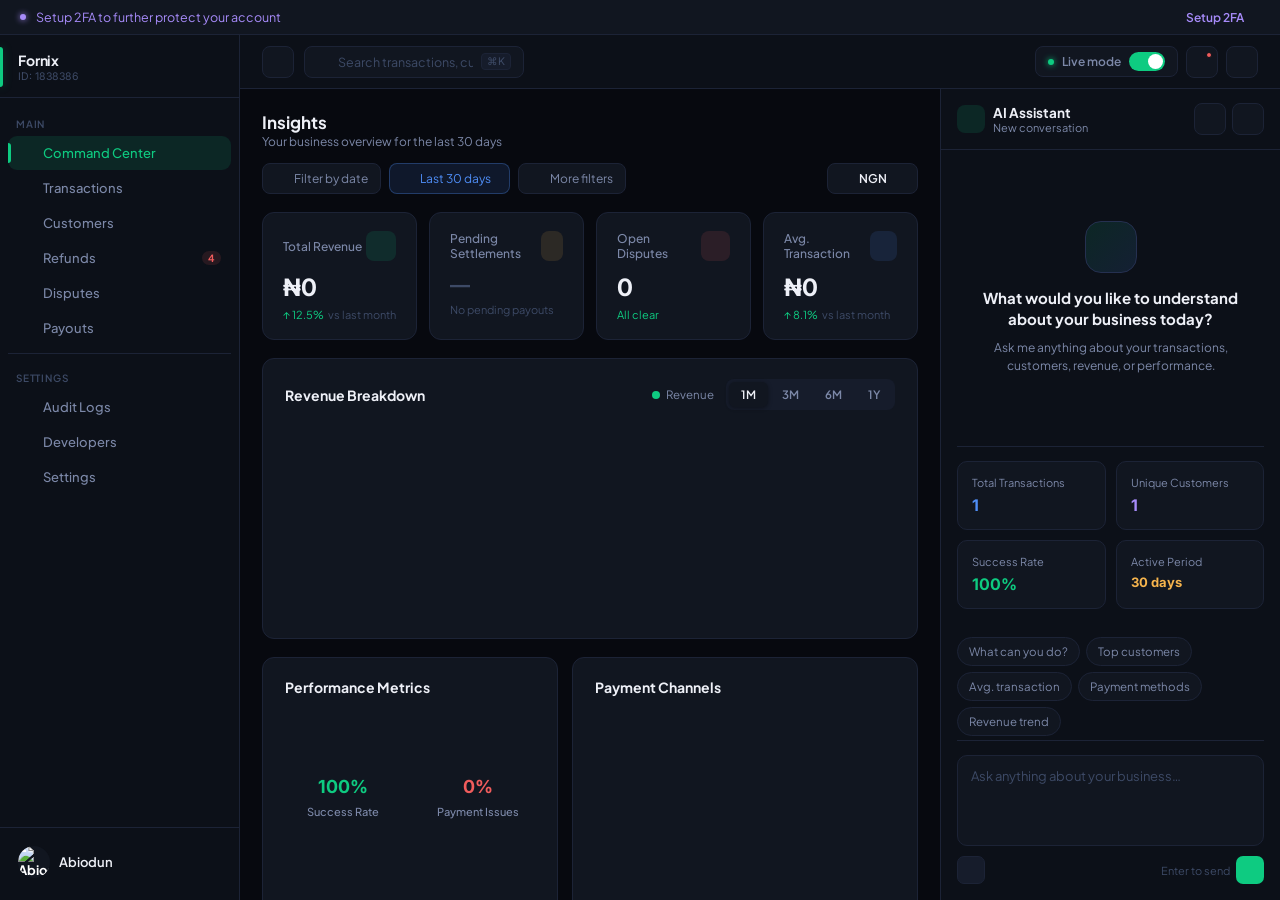
==== index.html @ ab30f890 "first commit" ====
<!DOCTYPE html>
<html lang="en">
<head>
<meta charset="UTF-8">
<meta name="viewport" content="width=device-width, initial-scale=1.0">
<title>Fornix — Command Center</title>
<script src="https://unpkg.com/lucide@latest/dist/umd/lucide.js" defer></script>
<script src="https://cdn.jsdelivr.net/npm/chart.js" defer></script>
<link href="https://fonts.googleapis.com/css2?family=Plus+Jakarta+Sans:wght@300;400;500;600;700&family=Inter:wght@400;500;600;700&display=swap" rel="stylesheet">
<link rel="stylesheet" href="css/style.css">
</head>
<body>

<!-- ALERT BANNER -->
<div class="alert">
  <div class="alert-dot"></div>
  Setup 2FA to further protect your account
  <a href="#">Setup 2FA <i data-lucide="arrow-right" style="width:12px;height:12px;"></i></a>
</div>

<!-- MOBILE OVERLAY -->
<div class="mobile-overlay" id="mobileOverlay"></div>

<!-- ROOT -->
<div class="root">

  <!-- SIDEBAR -->
  <aside class="sidebar" id="sidebar">
    <div class="sb-logo" onclick="window.location='index.html'">
      <div class="logo-brand">
        <div class="logo-name">Fornix</div>
        <div class="logo-id">ID: 1838386</div>
      </div>
      <div class="logo-chevron"><i data-lucide="chevrons-up-down" style="width:15px;height:15px;"></i></div>
      <div class="sb-close" id="mobileSidebarClose"><i data-lucide="x" style="width:14px;height:14px;"></i></div>
    </div>

    <nav class="sb-nav">
      <div class="nav-label">Main</div>
      <a href="index.html" style="text-decoration:none;color:inherit;display:block;"><div class="nav-item active">
        <i data-lucide="layout-dashboard" style="width:16px;height:16px;"></i> Command Center
      </div></a>
      <a href="transactions.html" style="text-decoration:none;color:inherit;display:block;"><div class="nav-item">
        <i data-lucide="arrow-left-right" style="width:16px;height:16px;"></i> Transactions
      </div></a>
      <a href="customers.html" style="text-decoration:none;color:inherit;display:block;"><div class="nav-item">
        <i data-lucide="users" style="width:16px;height:16px;"></i> Customers
      </div></a>
      <a href="refunds.html" style="text-decoration:none;color:inherit;display:block;"><div class="nav-item">
        <i data-lucide="rotate-ccw" style="width:16px;height:16px;"></i> Refunds
        <span class="nav-badge">4</span>
      </div></a>
      <a href="disputes.html" style="text-decoration:none;color:inherit;display:block;"><div class="nav-item">
        <i data-lucide="flag" style="width:16px;height:16px;"></i> Disputes
      </div></a>
      <a href="payouts.html" style="text-decoration:none;color:inherit;display:block;"><div class="nav-item">
        <i data-lucide="send" style="width:16px;height:16px;"></i> Payouts
      </div></a>

      <div class="nav-divider"></div>
      <div class="nav-label">Settings</div>

      <a href="audit-logs.html" style="text-decoration:none;color:inherit;display:block;"><div class="nav-item">
        <i data-lucide="scroll-text" style="width:16px;height:16px;"></i> Audit Logs
      </div></a>
      <a href="developers.html" style="text-decoration:none;color:inherit;display:block;"><div class="nav-item">
        <i data-lucide="code-2" style="width:16px;height:16px;"></i> Developers
      </div></a>
      <a href="settings.html" style="text-decoration:none;color:inherit;display:block;"><div class="nav-item">
        <i data-lucide="settings" style="width:16px;height:16px;"></i> Settings
      </div></a>
    </nav>

    <div class="sb-footer">
      <div class="user-item">
        <div class="user-av"><img src="https://i.pravatar.cc/64?u=abiodun" alt="Abiodun" loading="lazy"></div>
        <div class="user-name">Abiodun</div>
        <span class="user-arrow"><i data-lucide="chevron-right" style="width:14px;height:14px;"></i></span>
      </div>
    </div>
  </aside>

  <!-- MAIN -->
  <main class="main">

    <!-- TOPBAR -->
    <div class="topbar">
      <div class="topbar-left">
        <div class="tb-btn mobile-menu-btn" id="mobileMenuBtn"><i data-lucide="menu" style="width:15px;height:15px;"></i></div>
        <div class="tb-btn" id="sidebarToggle"><i data-lucide="panel-left" style="width:15px;height:15px;"></i></div>
        <div class="search-bar">
          <i data-lucide="search" style="width:13px;height:13px;"></i>
          <input type="text" placeholder="Search transactions, customers…">
          <span style="font-size:10.5px;color:var(--t3);background:var(--bg-hover);border:1px solid var(--border);border-radius:4px;padding:1px 5px;font-family:'Inter',sans-serif;">⌘K</span>
        </div>
      </div>
      <div class="topbar-right">
        <div class="live-wrap">
          <div class="live-dot"></div>
          <span class="live-text">Live mode</span>
          <div class="toggle"></div>
        </div>
        <div class="tb-btn notif-btn">
          <i data-lucide="bell" style="width:15px;height:15px;"></i>
          <div class="notif-dot"></div>
        </div>
        <div class="tb-btn"><i data-lucide="settings-2" style="width:15px;height:15px;"></i></div>
      </div>
    </div>

    <!-- CONTENT -->
    <div class="content">
      <div class="scroll-area">

        <!-- SECTION HEADER -->
        <div class="section-head" style="margin-bottom:14px;">
          <div>
            <div class="section-title">Insights</div>
            <div class="section-sub">Your business overview for the last 30 days</div>
          </div>
        </div>

        <!-- FILTERS -->
        <div class="filter-row">
          <button class="filter-btn">
            <i data-lucide="calendar" style="width:13px;height:13px;"></i> Filter by date
          </button>
          <div class="filter-tag">
            <i data-lucide="calendar-check" style="width:12px;height:12px;"></i>
            Last 30 days
            <span class="filter-tag-x"><i data-lucide="x" style="width:11px;height:11px;"></i></span>
          </div>
          <button class="filter-btn">
            <i data-lucide="sliders-horizontal" style="width:13px;height:13px;"></i> More filters
          </button>
          <div class="currency-pill">
            <i data-lucide="coins" style="width:13px;height:13px;color:var(--amber);"></i>
            NGN <i data-lucide="chevron-down" style="width:12px;height:12px;color:var(--t2);"></i>
          </div>
        </div>

        <!-- STATS -->
        <div class="stats-grid">
          <div class="stat-card">
            <div class="stat-top">
              <div class="stat-label">Total Revenue</div>
              <div class="stat-icon green"><i data-lucide="trending-up" style="width:15px;height:15px;"></i></div>
            </div>
            <div class="stat-val" id="rev">₦0</div>
            <div class="stat-meta"><span class="up">↑ 12.5%</span> vs last month</div>
          </div>
          <div class="stat-card">
            <div class="stat-top">
              <div class="stat-label">Pending Settlements</div>
              <div class="stat-icon amber"><i data-lucide="clock" style="width:15px;height:15px;"></i></div>
            </div>
            <div class="stat-val muted">—</div>
            <div class="stat-meta">No pending payouts</div>
          </div>
          <div class="stat-card">
            <div class="stat-top">
              <div class="stat-label">Open Disputes</div>
              <div class="stat-icon red"><i data-lucide="shield-alert" style="width:15px;height:15px;"></i></div>
            </div>
            <div class="stat-val" id="disp">0</div>
            <div class="stat-meta" style="color:var(--green);">All clear</div>
          </div>
          <div class="stat-card">
            <div class="stat-top">
              <div class="stat-label">Avg. Transaction</div>
              <div class="stat-icon blue"><i data-lucide="bar-chart-3" style="width:15px;height:15px;"></i></div>
            </div>
            <div class="stat-val" id="avg">₦0</div>
            <div class="stat-meta"><span class="up">↑ 8.1%</span> vs last month</div>
          </div>
        </div>

        <!-- REVENUE CHART -->
        <div class="chart-card">
          <div class="chart-head">
            <div class="chart-title">Revenue Breakdown</div>
            <div style="display:flex;align-items:center;gap:12px;">
              <div class="chart-legend">
                <div class="legend-item"><div class="legend-dot" style="background:var(--green);"></div>Revenue</div>
              </div>
              <div class="chart-tabs">
                <div class="chart-tab active">1M</div>
                <div class="chart-tab">3M</div>
                <div class="chart-tab">6M</div>
                <div class="chart-tab">1Y</div>
              </div>
            </div>
          </div>
          <div class="chart-wrap"><canvas id="revenueChart"></canvas></div>
        </div>

        <!-- GAUGES + QUICK STATS -->
        <div class="two-col">
          <div class="gauge-card">
            <div class="gauge-title">Performance Metrics</div>
            <div class="gauges-row">
              <div class="gauge-item">
                <div class="gauge-wrap"><canvas id="g1"></canvas></div>
                <div class="gauge-num" style="color:var(--green);">100%</div>
                <div class="gauge-lbl">Success Rate</div>
              </div>
              <div class="gauge-item">
                <div class="gauge-wrap"><canvas id="g2"></canvas></div>
                <div class="gauge-num" style="color:var(--red);">0%</div>
                <div class="gauge-lbl">Payment Issues</div>
              </div>
              <div class="gauge-item">
                <div class="gauge-wrap"><canvas id="g3"></canvas></div>
                <div class="gauge-num" style="color:var(--amber);">0%</div>
                <div class="gauge-lbl">Abandoned</div>
              </div>
            </div>
          </div>

          <div class="gauge-card">
            <div class="gauge-title">Payment Channels</div>
            <div style="height:156px;position:relative;"><canvas id="channelChart"></canvas></div>
          </div>
        </div>

        <!-- TRANSACTIONS -->
        <div class="txn-card">
          <div class="txn-head">
            <div class="txn-title">Recent Transactions</div>
            <div class="view-all">View all <i data-lucide="arrow-right" style="width:12px;height:12px;"></i></div>
          </div>
          <div class="txn-scroll">
          <table class="txn-table">
            <thead>
              <tr>
                <th>Customer</th>
                <th>Reference</th>
                <th>Amount</th>
                <th>Status</th>
                <th>Date</th>
              </tr>
            </thead>
            <tbody>
              <tr>
                <td><div class="txn-user"><div class="txn-av"><img src="https://i.pravatar.cc/60?u=chukwu@email.com" alt="Chukwuemeka" loading="lazy"></div><div><div class="txn-name">Chukwuemeka O.</div><div class="txn-email">chukwu@email.com</div></div></div></td>
                <td><span class="txn-ref">TXN_8f2a9d31</span></td>
                <td><span class="txn-amount pos">+ ₦3,250</span></td>
                <td><span class="pill success"><span class="pill-dot"></span>Success</span></td>
                <td style="color:var(--t2);font-size:12px;">Jun 5, 2026</td>
              </tr>
              <tr>
                <td><div class="txn-user"><div class="txn-av"><img src="https://i.pravatar.cc/60?u=adaeze@email.com" alt="Adaeze" loading="lazy"></div><div><div class="txn-name">Adaeze Nwosu</div><div class="txn-email">adaeze@email.com</div></div></div></td>
                <td><span class="txn-ref">TXN_4b71e029</span></td>
                <td><span class="txn-amount pos">+ ₦1,500</span></td>
                <td><span class="pill pending"><span class="pill-dot"></span>Pending</span></td>
                <td style="color:var(--t2);font-size:12px;">Jun 4, 2026</td>
              </tr>
              <tr>
                <td><div class="txn-user"><div class="txn-av"><img src="https://i.pravatar.cc/60?u=bolu@email.com" alt="Bolu" loading="lazy"></div><div><div class="txn-name">Bolu Adeyemi</div><div class="txn-email">bolu@email.com</div></div></div></td>
                <td><span class="txn-ref">TXN_1c93fa87</span></td>
                <td><span class="txn-amount" style="color:var(--red);">- ₦800</span></td>
                <td><span class="pill failed"><span class="pill-dot"></span>Failed</span></td>
                <td style="color:var(--t2);font-size:12px;">Jun 3, 2026</td>
              </tr>
              <tr>
                <td><div class="txn-user"><div class="txn-av"><img src="https://i.pravatar.cc/60?u=fatima@email.com" alt="Fatima" loading="lazy"></div><div><div class="txn-name">Fatima Bello</div><div class="txn-email">fatima@email.com</div></div></div></td>
                <td><span class="txn-ref">TXN_d302af51</span></td>
                <td><span class="txn-amount pos">+ ₦5,000</span></td>
                <td><span class="pill success"><span class="pill-dot"></span>Success</span></td>
                <td style="color:var(--t2);font-size:12px;">Jun 2, 2026</td>
              </tr>
              <tr>
                <td><div class="txn-user"><div class="txn-av"><img src="https://i.pravatar.cc/60?u=kemi@email.com" alt="Kemi" loading="lazy"></div><div><div class="txn-name">Kemi Okafor</div><div class="txn-email">kemi@email.com</div></div></div></td>
                <td><span class="txn-ref">TXN_7e22bc09</span></td>
                <td><span class="txn-amount pos">+ ₦2,000</span></td>
                <td><span class="pill success"><span class="pill-dot"></span>Success</span></td>
                <td style="color:var(--t2);font-size:12px;">Jun 1, 2026</td>
              </tr>
            </tbody>
          </table>
          </div>
        </div>

      </div>

      <!-- RIGHT PANEL -->
      <div class="right-panel">
        <div class="rp-top">
          <div class="rp-top-left">
            <div class="rp-top-icon"><i data-lucide="sparkles" style="width:14px;height:14px;"></i></div>
            <div>
              <div class="rp-top-title">AI Assistant</div>
              <div class="rp-top-sub">New conversation</div>
            </div>
          </div>
          <div class="rp-top-right">
            <div class="tb-btn"><i data-lucide="rotate-ccw" style="width:13px;height:13px;"></i></div>
            <div class="tb-btn"><i data-lucide="square-pen" style="width:13px;height:13px;"></i></div>
          </div>
        </div>

        <div class="rp-body">
          <div class="rp-empty">
            <div class="rp-empty-icon"><i data-lucide="sparkles" style="width:22px;height:22px;"></i></div>
            <div class="rp-empty-title">What would you like to understand about your business today?</div>
            <div class="rp-empty-sub">Ask me anything about your transactions, customers, revenue, or performance.</div>
          </div>

          <div class="quick-row">
            <div class="quick-card">
              <div class="quick-label">Total Transactions</div>
              <div class="quick-val" style="color:var(--blue);">1</div>
            </div>
            <div class="quick-card">
              <div class="quick-label">Unique Customers</div>
              <div class="quick-val" style="color:var(--purple);">1</div>
            </div>
            <div class="quick-card">
              <div class="quick-label">Success Rate</div>
              <div class="quick-val" style="color:var(--green);">100%</div>
            </div>
            <div class="quick-card">
              <div class="quick-label">Active Period</div>
              <div class="quick-val" style="color:var(--amber);font-size:13px;">30 days</div>
            </div>
          </div>

          <div class="rp-chips">
            <button class="chip">What can you do?</button>
            <button class="chip">Top customers</button>
            <button class="chip">Avg. transaction</button>
            <button class="chip">Payment methods</button>
            <button class="chip">Revenue trend</button>
          </div>

          <div class="rp-input-area">
            <div class="rp-textarea-wrap">
              <textarea class="rp-textarea" placeholder="Ask anything about your business…"></textarea>
            </div>
            <div class="rp-actions">
              <div class="rp-mic"><i data-lucide="mic" style="width:13px;height:13px;"></i></div>
              <div style="display:flex;align-items:center;gap:6px;">
                <span style="font-size:11px;color:var(--t3);">Enter to send</span>
                <div class="rp-send"><i data-lucide="send" style="width:12px;height:12px;"></i></div>
              </div>
            </div>
          </div>
        </div>
      </div>

    </div><!-- /content -->
  </main>
</div>

<!-- FLOATING RIGHT PANEL TOGGLE (mobile) -->
<button class="rp-toggle" id="rpToggle" aria-label="Toggle AI Assistant">
  <i data-lucide="sparkles" style="width:20px;height:20px;"></i>
</button>

<script src="js/script.js"></script>
</body>
</html>
---- css/style.css ----
*, *::before, *::after { box-sizing: border-box; margin: 0; padding: 0; }

:root {
  --bg:        #07090f;
  --bg-s:      #0c1018;
  --bg-card:   #111620;
  --bg-hover:  #161c2b;
  --border:    #1c2336;
  --border-hi: #253050;
  --t1:        #eef0f7;
  --t2:        #7c88a8;
  --t3:        #3d4a66;
  --green:     #0ecb81;
  --green-dim: rgba(14,203,129,.12);
  --blue:      #4f8ef7;
  --blue-dim:  rgba(79,142,247,.12);
  --red:       #f05c5c;
  --red-dim:   rgba(240,92,92,.12);
  --amber:     #f6b44d;
  --amber-dim: rgba(246,180,77,.12);
  --purple:    #a78bfa;
  --purple-dim:rgba(167,139,250,.12);
  --sidebar:   240px;
  --right:     340px;
  --radius:    12px;
}

.light-mode {
  --bg:        #f2f4f8;
  --bg-s:      #f8f9fc;
  --bg-card:   #ffffff;
  --bg-hover:  #eef0f5;
  --border:    #e1e5ec;
  --border-hi: #c9cfdb;
  --t1:        #0c0e16;
  --t2:        #565d74;
  --t3:        #9aa2b5;
  --green-dim: rgba(14,203,129,.10);
  --blue-dim:  rgba(79,142,247,.10);
  --red-dim:   rgba(240,92,92,.10);
  --amber-dim: rgba(246,180,77,.10);
  --purple-dim:rgba(167,139,250,.10);
}

body {
  font-family: 'Plus Jakarta Sans', sans-serif;
  background: var(--bg);
  color: var(--t1);
  height: 100vh;
  display: flex;
  flex-direction: column;
  overflow: hidden;
  font-size: 14px;
}

/* ── ALERT ── */
.alert {
  background: var(--bg-card);
  border-bottom: 1px solid var(--border);
  padding: 9px 20px;
  display: flex; align-items: center; gap: 10px;
  font-size: 12.5px; color: var(--purple);
  flex-shrink: 0;
}
.alert-dot { width: 6px; height: 6px; border-radius: 50%; background: var(--purple); flex-shrink: 0; box-shadow: 0 0 6px var(--purple); }
.alert a { margin-left: auto; color: var(--purple); text-decoration: none; font-weight: 600; font-size: 12px; display: flex; align-items: center; gap: 4px; }
.alert a:hover { color: var(--t1); }

/* ── ROOT LAYOUT ── */
.root { display: flex; flex: 1; overflow: hidden; }

/* ── SIDEBAR ── */
.sidebar {
  width: var(--sidebar);
  background: var(--bg-s);
  border-right: 1px solid var(--border);
  display: flex; flex-direction: column;
  flex-shrink: 0;
  transition: width .25s, transform .3s;
}
.sidebar.collapsed { width: 56px; }
.sidebar.collapsed .sb-logo { padding: 14px 6px; justify-content: center; }
.sidebar.collapsed .logo-brand,
.sidebar.collapsed .logo-chevron,
.sidebar.collapsed .nav-label,
.sidebar.collapsed .nav-item span,
.sidebar.collapsed .user-name,
.sidebar.collapsed .user-arrow,
.sidebar.collapsed .logo-id { display: none; }
.sidebar.collapsed .nav-item { justify-content: center; padding: 9px; }
.sidebar.collapsed .nav-item svg { margin: 0; }
.sidebar.collapsed .user-item { justify-content: center; padding: 8px; }
.sidebar.collapsed .user-av { width: 28px; height: 28px; }

.sb-logo {
  padding: 16px 14px 14px;
  display: flex; align-items: center; gap: 10px;
  border-bottom: 1px solid var(--border);
  cursor: pointer;
  position: relative;
}
.sb-logo::before {
  content: '';
  position: absolute; left: 0; top: 12px; bottom: 10px;
  width: 3px; border-radius: 0 3px 3px 0;
  background: var(--green);
  box-shadow: 0 0 10px rgba(14,203,129,.3);
}
.sb-logo:hover .logo-name { color: var(--t1); }
.logo-brand { flex: 1; min-width: 0; padding-left: 4px; }
.logo-name { font-size: 14px; font-weight: 700; color: var(--t1); overflow: hidden; text-overflow: ellipsis; white-space: nowrap; letter-spacing: -.01em; }
.logo-id { font-size: 10.5px; color: var(--t3); font-family: 'Inter', sans-serif; margin-top: 1px; }
.logo-chevron { color: var(--t3); flex-shrink: 0; }

.sb-nav { flex: 1; padding: 10px 8px; overflow-y: auto; }
.nav-label { font-size: 10px; font-weight: 600; color: var(--t3); text-transform: uppercase; letter-spacing: .08em; padding: 10px 8px 6px; }
.nav-item {
  display: flex; align-items: center; gap: 9px;
  padding: 9px 10px; border-radius: 9px; cursor: pointer;
  color: var(--t2); font-size: 13px; font-weight: 500;
  margin-bottom: 1px; transition: all .15s; position: relative;
}
.nav-item:hover { background: var(--bg-hover); color: var(--t1); }
.nav-item.active { background: var(--green-dim); color: var(--green); }
.nav-item.active::before {
  content: ''; position: absolute; left: 0; top: 20%; height: 60%;
  width: 3px; background: var(--green); border-radius: 0 3px 3px 0;
}
.nav-item svg { flex-shrink: 0; }
.nav-badge {
  margin-left: auto; background: var(--red-dim); color: var(--red);
  font-size: 10px; font-weight: 700; padding: 1px 6px; border-radius: 20px;
}
.nav-lock { margin-left: auto; color: var(--t3); }
.nav-divider { height: 1px; background: var(--border); margin: 8px 0; }

.sb-footer {
  border-top: 1px solid var(--border);
  padding: 10px 8px 14px;
}
.user-item {
  display: flex; align-items: center; gap: 9px;
  padding: 8px 10px; border-radius: 9px; cursor: pointer;
  transition: background .15s;
}
.user-item:hover { background: var(--bg-hover); }
.user-av {
  width: 32px; height: 32px; border-radius: 50%;
  background: var(--bg-card);
  display: flex; align-items: center; justify-content: center;
  font-weight: 700; font-size: 13px; color: #fff; flex-shrink: 0;
  overflow: hidden;
}
.user-av img { width: 100%; height: 100%; object-fit: cover; }
.user-name { font-size: 13px; font-weight: 600; flex: 1; }
.user-arrow { color: var(--t3); }

/* ── MAIN ── */
.main { flex: 1; display: flex; flex-direction: column; overflow: hidden; min-width: 0; }

/* ── TOPBAR ── */
.topbar {
  height: 54px; padding: 0 22px;
  display: flex; align-items: center; justify-content: space-between;
  border-bottom: 1px solid var(--border);
  background: var(--bg-s); flex-shrink: 0;
}
.topbar-left { display: flex; align-items: center; gap: 10px; }
.tb-btn {
  width: 32px; height: 32px;
  background: var(--bg-card); border: 1px solid var(--border);
  border-radius: 8px; display: flex; align-items: center; justify-content: center;
  cursor: pointer; color: var(--t2); transition: all .15s;
}
.tb-btn:hover { border-color: var(--border-hi); color: var(--t1); }
.search-bar {
  display: flex; align-items: center; gap: 8px;
  background: var(--bg-card); border: 1px solid var(--border);
  border-radius: 8px; padding: 0 12px; height: 32px; width: 220px;
  color: var(--t2); font-size: 12.5px; cursor: text; transition: border-color .15s;
}
.search-bar:hover { border-color: var(--border-hi); }
.search-bar input { background: transparent; border: none; outline: none; color: var(--t1); font-family: inherit; font-size: 12.5px; flex: 1; width: 0; }
.search-bar input::placeholder { color: var(--t3); }

.topbar-right { display: flex; align-items: center; gap: 8px; }
.live-wrap { display: flex; align-items: center; gap: 8px; padding: 5px 12px; background: var(--bg-card); border: 1px solid var(--border); border-radius: 8px; }
.live-dot { width: 6px; height: 6px; border-radius: 50%; background: var(--green); box-shadow: 0 0 6px var(--green); animation: pulse 2s infinite; }
@keyframes pulse { 0%,100%{opacity:1}50%{opacity:.4} }
.live-text { font-size: 12px; font-weight: 600; color: var(--t2); }
.toggle {
  width: 36px; height: 19px; background: var(--green); border-radius: 10px;
  position: relative; cursor: pointer;
}
.toggle::after {
  content: ''; position: absolute; top: 2px; right: 2px;
  width: 15px; height: 15px; background: #fff; border-radius: 50%;
}
.notif-btn { position: relative; }
.notif-dot {
  position: absolute; top: 5px; right: 5px;
  width: 6px; height: 6px; border-radius: 50%;
  background: var(--red); border: 1.5px solid var(--bg-s);
}
.theme-toggle {
  width: 32px; height: 32px;
  background: var(--bg-card); border: 1px solid var(--border);
  border-radius: 8px; display: flex; align-items: center; justify-content: center;
  cursor: pointer; color: var(--t2); transition: all .15s;
}
.theme-toggle:hover { border-color: var(--border-hi); color: var(--t1); }
.theme-toggle svg { width: 16px; height: 16px; }

/* ── CONTENT ── */
.content { display: flex; flex: 1; overflow: hidden; }
.scroll-area { flex: 1; overflow-y: auto; padding: 22px 22px 30px; scrollbar-width: thin; scrollbar-color: var(--border) transparent; }
.scroll-area::-webkit-scrollbar { width: 4px; }
.scroll-area::-webkit-scrollbar-thumb { background: var(--border); border-radius: 4px; }

/* ── SECTION HEADER ── */
.section-head {
  display: flex; align-items: center; justify-content: space-between;
  margin-bottom: 16px;
}
.section-title { font-size: 17px; font-weight: 700; }
.section-sub { font-size: 12px; color: var(--t2); margin-top: 1px; }

/* ── FILTER ROW ── */
.filter-row { display: flex; align-items: center; gap: 8px; margin-bottom: 18px; flex-wrap: wrap; }
.filter-btn {
  display: flex; align-items: center; gap: 6px; padding: 7px 12px;
  background: var(--bg-card); border: 1px solid var(--border);
  border-radius: 8px; font-size: 12px; color: var(--t2); cursor: pointer;
  font-family: inherit; transition: all .15s;
}
.filter-btn:hover { border-color: var(--border-hi); color: var(--t1); }
.filter-tag {
  display: flex; align-items: center; gap: 6px; padding: 7px 12px;
  background: var(--blue-dim); border: 1px solid rgba(79,142,247,.3);
  border-radius: 8px; font-size: 12px; color: var(--blue); cursor: pointer;
}
.filter-tag-x { opacity: .6; cursor: pointer; }
.filter-tag-x:hover { opacity: 1; }
.currency-pill {
  margin-left: auto; display: flex; align-items: center; gap: 6px;
  padding: 7px 12px; background: var(--bg-card); border: 1px solid var(--border);
  border-radius: 8px; font-size: 12px; color: var(--t1); cursor: pointer; font-weight: 600;
}

/* ── STATS GRID ── */
.stats-grid {
  display: grid; grid-template-columns: repeat(4, 1fr);
  gap: 12px; margin-bottom: 18px;
}
.stat-card {
  background: var(--bg-card); border: 1px solid var(--border);
  border-radius: var(--radius); padding: 18px 20px;
  transition: border-color .2s, transform .2s;
  cursor: default;
}
.stat-card:hover { border-color: var(--border-hi); transform: translateY(-1px); }
.stat-top { display: flex; align-items: center; justify-content: space-between; margin-bottom: 12px; }
.stat-label { font-size: 12px; color: var(--t2); font-weight: 500; }
.stat-icon { width: 30px; height: 30px; border-radius: 8px; display: flex; align-items: center; justify-content: center; }
.stat-icon.green { background: var(--green-dim); color: var(--green); }
.stat-icon.blue  { background: var(--blue-dim);  color: var(--blue); }
.stat-icon.red   { background: var(--red-dim);   color: var(--red); }
.stat-icon.amber { background: var(--amber-dim); color: var(--amber); }
.stat-val { font-size: 24px; font-weight: 700; color: var(--t1); font-family: 'Inter', sans-serif; letter-spacing: -.02em; margin-bottom: 6px; }
.stat-val.muted { color: var(--t3); font-size: 20px; }
.stat-meta { font-size: 11px; color: var(--t3); display: flex; align-items: center; gap: 4px; }
.stat-meta .up { color: var(--green); }
.stat-meta .dn { color: var(--red); }

/* ── CHART CARD ── */
.chart-card {
  background: var(--bg-card); border: 1px solid var(--border);
  border-radius: var(--radius); padding: 20px 22px; margin-bottom: 18px;
}
.chart-head { display: flex; align-items: center; justify-content: space-between; margin-bottom: 18px; }
.chart-title { font-size: 14px; font-weight: 700; }
.chart-legend { display: flex; align-items: center; gap: 14px; }
.legend-item { display: flex; align-items: center; gap: 6px; font-size: 11.5px; color: var(--t2); }
.legend-dot { width: 8px; height: 8px; border-radius: 50%; }
.chart-tabs { display: flex; gap: 2px; background: var(--bg-hover); border-radius: 8px; padding: 3px; }
.chart-tab {
  padding: 5px 12px; border-radius: 6px; font-size: 11.5px; font-weight: 600;
  cursor: pointer; color: var(--t2); transition: all .15s;
}
.chart-tab.active { background: var(--bg-card); color: var(--t1); box-shadow: 0 1px 4px rgba(0,0,0,.4); }
.chart-wrap { height: 190px; position: relative; }

/* ── TWO-COL ROW ── */
.two-col { display: grid; grid-template-columns: 1fr 1fr; gap: 14px; margin-bottom: 18px; }

/* ── GAUGE CARD ── */
.gauge-card {
  background: var(--bg-card); border: 1px solid var(--border);
  border-radius: var(--radius); padding: 20px 22px;
}
.gauge-title { font-size: 14px; font-weight: 700; margin-bottom: 16px; }
.gauges-row { display: flex; gap: 20px; align-items: center; justify-content: space-around; flex-wrap: wrap; }
.gauge-item { display: flex; flex-direction: column; align-items: center; gap: 8px; }
.gauge-wrap { position: relative; width: 100px; height: 56px; overflow: hidden; }
.gauge-wrap canvas { position: absolute; top: 0; left: 0; }
.gauge-num { font-family: 'Inter', sans-serif; font-size: 18px; font-weight: 700; }
.gauge-lbl { font-size: 11px; color: var(--t2); font-weight: 500; }

/* ── TRANSACTIONS ── */
.txn-card {
  background: var(--bg-card); border: 1px solid var(--border);
  border-radius: var(--radius); padding: 20px 0; margin-bottom: 18px;
}
.txn-head { padding: 0 22px 16px; display: flex; align-items: center; justify-content: space-between; border-bottom: 1px solid var(--border); }
.txn-title { font-size: 14px; font-weight: 700; }
.view-all { font-size: 12px; color: var(--blue); cursor: pointer; display: flex; align-items: center; gap: 4px; }
.view-all:hover { text-decoration: underline; }
.txn-table { width: 100%; border-collapse: collapse; }
.txn-table th {
  padding: 10px 22px; text-align: left; font-size: 11px; font-weight: 600;
  color: var(--t3); text-transform: uppercase; letter-spacing: .07em;
  border-bottom: 1px solid var(--border);
}
.txn-table td {
  padding: 13px 22px; font-size: 13px; border-bottom: 1px solid var(--border);
  color: var(--t1);
}
.txn-table tr:last-child td { border-bottom: none; }
.txn-table tbody tr { transition: background .15s; }
.txn-table tbody tr:hover { background: var(--bg-hover); }
.txn-user { display: flex; align-items: center; gap: 10px; }
.txn-av {
  width: 30px; height: 30px; border-radius: 8px; flex-shrink: 0;
  display: flex; align-items: center; justify-content: center;
  font-size: 12px; font-weight: 700; color: #fff;
  overflow: hidden;
  background: var(--bg-card);
}
.txn-av img { width: 100%; height: 100%; object-fit: cover; }
.txn-name { font-weight: 600; font-size: 13px; }
.txn-email { font-size: 11px; color: var(--t2); }
.txn-amount { font-family: 'Inter', sans-serif; font-weight: 600; }
.txn-amount.pos { color: var(--green); }
.txn-ref { font-family: 'Inter', sans-serif; font-size: 11px; color: var(--t3); }
.pill {
  display: inline-flex; align-items: center; gap: 5px;
  padding: 3px 9px; border-radius: 20px; font-size: 11px; font-weight: 600;
}
.pill.success { background: var(--green-dim); color: var(--green); }
.pill.pending { background: var(--amber-dim); color: var(--amber); }
.pill.failed  { background: var(--red-dim);   color: var(--red); }
.pill-dot { width: 5px; height: 5px; border-radius: 50%; background: currentColor; }

/* ── RIGHT PANEL ── */
.right-panel {
  width: var(--right);
  border-left: 1px solid var(--border);
  background: var(--bg-s);
  display: flex; flex-direction: column;
  flex-shrink: 0;
}
.rp-top {
  padding: 14px 16px;
  border-bottom: 1px solid var(--border);
  display: flex; align-items: center; justify-content: space-between;
}
.rp-top-left { display: flex; align-items: center; gap: 8px; }
.rp-top-icon { width: 28px; height: 28px; border-radius: 8px; background: var(--green-dim); display: flex; align-items: center; justify-content: center; color: var(--green); }
.rp-top-title { font-size: 13.5px; font-weight: 700; }
.rp-top-sub { font-size: 11px; color: var(--t2); }
.rp-top-right { display: flex; align-items: center; gap: 6px; }

.rp-body { flex: 1; display: flex; flex-direction: column; padding: 0 16px 16px; overflow-y: auto; }
.rp-empty {
  flex: 1; display: flex; flex-direction: column; align-items: center; justify-content: center; gap: 10px; padding: 24px;
}
.rp-empty-icon {
  width: 52px; height: 52px; border-radius: 16px;
  background: linear-gradient(135deg, var(--green-dim), var(--blue-dim));
  border: 1px solid var(--border-hi);
  display: flex; align-items: center; justify-content: center;
  color: var(--green); margin-bottom: 4px;
}
.rp-empty-title { font-size: 15px; font-weight: 700; text-align: center; line-height: 1.4; }
.rp-empty-sub { font-size: 12px; color: var(--t2); text-align: center; line-height: 1.5; }

.rp-chips { display: flex; flex-wrap: wrap; gap: 6px; padding: 14px 0 4px; }
.chip {
  padding: 6px 11px; background: var(--bg-card);
  border: 1px solid var(--border); border-radius: 20px;
  font-size: 11.5px; color: var(--t2); cursor: pointer; transition: all .15s;
  font-family: inherit;
}
.chip:hover { border-color: var(--green); color: var(--green); background: var(--green-dim); }

.rp-input-area { padding-top: 14px; border-top: 1px solid var(--border); margin-top: auto; }
.rp-textarea-wrap {
  background: var(--bg-card); border: 1px solid var(--border);
  border-radius: 10px; padding: 11px 13px; margin-bottom: 10px;
  transition: border-color .2s;
}
.rp-textarea-wrap:focus-within { border-color: var(--border-hi); }
.rp-textarea {
  width: 100%; background: transparent; border: none; outline: none;
  font-family: inherit; font-size: 13px; color: var(--t1);
  resize: none; min-height: 64px; line-height: 1.5;
}
.rp-textarea::placeholder { color: var(--t3); }
.rp-actions { display: flex; align-items: center; justify-content: space-between; }
.rp-mic {
  width: 28px; height: 28px; border-radius: 7px; background: var(--bg-hover);
  display: flex; align-items: center; justify-content: center; cursor: pointer;
  color: var(--t2); border: 1px solid var(--border); transition: all .15s;
}
.rp-mic:hover { color: var(--t1); border-color: var(--border-hi); }
.rp-send {
  width: 28px; height: 28px; border-radius: 7px;
  background: var(--green); display: flex; align-items: center;
  justify-content: center; cursor: pointer; color: #000; transition: opacity .15s;
}
.rp-send:hover { opacity: .85; }

/* ── QUICK STATS ── */
.quick-row { display: grid; grid-template-columns: 1fr 1fr; gap: 10px; margin-bottom: 14px; padding-top: 14px; border-top: 1px solid var(--border); }
.quick-card {
  background: var(--bg-card); border: 1px solid var(--border);
  border-radius: 10px; padding: 14px;
}
.quick-label { font-size: 11px; color: var(--t2); margin-bottom: 6px; }
.quick-val { font-family: 'Inter', sans-serif; font-size: 16px; font-weight: 700; }

/* ANIMATIONS */
@keyframes fadeUp {
  from { opacity: 0; transform: translateY(14px); }
  to   { opacity: 1; transform: translateY(0); }
}
.stat-card  { animation: fadeUp .4s ease both; }
.stat-card:nth-child(1) { animation-delay: .05s; }
.stat-card:nth-child(2) { animation-delay: .10s; }
.stat-card:nth-child(3) { animation-delay: .15s; }
.stat-card:nth-child(4) { animation-delay: .20s; }
.chart-card { animation: fadeUp .4s ease .25s both; }
.txn-card   { animation: fadeUp .4s ease .30s both; }
.two-col    { animation: fadeUp .4s ease .35s both; }

/* ── MOBILE OVERLAY ── */
.mobile-overlay {
  display: none;
  position: fixed; inset: 0; z-index: 99;
  background: rgba(0,0,0,.6);
  backdrop-filter: blur(4px);
  opacity: 0;
  transition: opacity .3s;
}
.mobile-overlay.open { display: block; opacity: 1; }

/* ── MOBILE SIDEBAR ── */
@media (max-width: 1024px) {
  .sidebar {
    position: fixed; top: 0; left: 0; bottom: 0; z-index: 100;
    transform: translateX(-100%);
    transition: transform .3s cubic-bezier(.4,0,.2,1);
    box-shadow: 4px 0 40px rgba(0,0,0,.5);
  }
  .sidebar.open { transform: translateX(0); }
  .sidebar::after {
    content: ''; position: absolute; top: 12px; right: -36px;
    width: 28px; height: 28px; border-radius: 50%;
    background: var(--bg-s); border: 1px solid var(--border);
    display: flex; align-items: center; justify-content: center;
    cursor: pointer; opacity: 0; pointer-events: none;
  }
  .sidebar.open::after { opacity: 1; pointer-events: auto; }
}

/* ── MOBILE RIGHT PANEL ── */
@media (max-width: 1024px) {
  .right-panel {
    position: fixed; top: 0; right: 0; bottom: 0; z-index: 100;
    width: min(340px, 85vw);
    transform: translateX(100%);
    transition: transform .3s cubic-bezier(.4,0,.2,1);
    box-shadow: -4px 0 40px rgba(0,0,0,.5);
  }
  .right-panel.open { transform: translateX(0); }
}

/* ── MOBILE MENU BUTTON ── */
.mobile-menu-btn { display: none; }
@media (max-width: 1024px) {
  .mobile-menu-btn { display: flex; }
  #sidebarToggle { display: none; }
}

/* ── TABLET & MOBILE LAYOUT ADJUSTMENTS ── */
@media (max-width: 1200px) {
  .stats-grid { grid-template-columns: repeat(2, 1fr); }
}
@media (max-width: 1024px) {
  .root { position: relative; }
  .content { position: relative; }
  .two-col { grid-template-columns: 1fr; }
  .scroll-area { padding: 16px 14px 24px; }
  .topbar { padding: 0 14px; height: 50px; }
  .search-bar { width: 160px; }
  .live-text { display: none; }
  .stat-card { animation: fadeUp .4s ease both; }
}
@media (max-width: 640px) {
  .stats-grid { grid-template-columns: 1fr; gap: 10px; }
  :root { --sidebar: 240px; --right: 85vw; }
  .section-title { font-size: 15px; }
  .section-sub { font-size: 11px; }
  .stat-val { font-size: 20px; }
  .stat-card { padding: 14px 16px; }
  .chart-card { padding: 14px 16px; }
  .chart-wrap { height: 150px; }
  .chart-tabs { gap: 0; }
  .chart-tab { padding: 4px 10px; font-size: 10.5px; }
  .gauge-card { padding: 14px 16px; }
  .gauges-row { gap: 12px; }
  .gauge-wrap { width: 80px; height: 46px; }
  .gauge-num { font-size: 15px; }
  .txn-card { padding: 14px 0; }
  .txn-head { padding: 0 16px 12px; flex-direction: column; align-items: flex-start; gap: 6px; }
  .txn-table th { padding: 8px 16px; font-size: 10px; }
  .txn-table td { padding: 10px 16px; font-size: 12px; }
  .filter-row { gap: 6px; }
  .filter-btn, .filter-tag, .currency-pill { padding: 5px 10px; font-size: 11px; }
  .search-bar { width: 120px; }
  .search-bar input { font-size: 11px; }
  .topbar-right { gap: 4px; }
  .tb-btn { width: 28px; height: 28px; }
  .alert { padding: 7px 14px; font-size: 11px; flex-wrap: wrap; }
  .gauges-row { justify-content: center; }
  .quick-row { gap: 8px; }
  .quick-card { padding: 10px; }
  .quick-val { font-size: 14px; }
  .rp-body { padding: 0 12px 12px; }
  .rp-top { padding: 10px 12px; }
  .rp-textarea-wrap { padding: 8px 10px; }
  .rp-textarea { font-size: 12px; min-height: 52px; }
  .chart-legend { gap: 8px; }
  .legend-item { font-size: 10px; }
  .chart-head { flex-direction: column; align-items: flex-start; gap: 10px; }
}

/* ── TABLE HORIZONTAL SCROLL ON MOBILE ── */
.txn-scroll { overflow-x: auto; -webkit-overflow-scrolling: touch; }
.txn-scroll::-webkit-scrollbar { height: 3px; }
.txn-scroll::-webkit-scrollbar-thumb { background: var(--border); border-radius: 4px; }
@media (max-width: 768px) {
  .txn-scroll { margin: 0 -8px; padding: 0 8px; }
  .txn-table { min-width: 580px; }
}

/* ── SIDEBAR CLOSE BUTTON ON MOBILE ── */
.sb-close { display: none; }
@media (max-width: 1024px) {
  .sb-close {
    display: flex; align-items: center; justify-content: center;
    width: 28px; height: 28px; border-radius: 8px;
    cursor: pointer; color: var(--t2); flex-shrink: 0;
    background: var(--bg-hover); border: 1px solid var(--border);
    transition: all .15s;
  }
  .sb-close:hover { color: var(--t1); border-color: var(--border-hi); }
  .sb-logo { gap: 8px; }
  .logo-chevron { display: none; }
}

/* ── RIGHT PANEL TOGGLE (mobile floating) ── */
.rp-toggle {
  display: none;
  position: fixed; bottom: 20px; right: 20px; z-index: 50;
  width: 48px; height: 48px; border-radius: 16px;
  background: var(--green); border: none;
  display: none; align-items: center; justify-content: center;
  cursor: pointer; color: #000; box-shadow: 0 4px 20px rgba(14,203,129,.35);
  transition: transform .2s, opacity .2s;
}
.rp-toggle:hover { transform: scale(1.08); }
.rp-toggle:active { transform: scale(.95); }
@media (max-width: 1024px) {
  .rp-toggle { display: flex; }
}
.rp-toggle.open { transform: rotate(45deg); }

/* ── USER PROFILE POPUP ── */
.user-popup {
  position: absolute; bottom: calc(100% + 8px); left: 8px; right: 8px;
  background: var(--bg-card); border: 1px solid var(--border-hi);
  border-radius: 12px; box-shadow: 0 8px 40px rgba(0,0,0,.6);
  opacity: 0; visibility: hidden;
  transform: translateY(8px) scale(.97);
  transform-origin: bottom center;
  transition: all .2s cubic-bezier(.4,0,.2,1);
  z-index: 50; overflow: hidden;
}
.user-popup.open {
  opacity: 1; visibility: visible;
  transform: translateY(0) scale(1);
}
.user-popup-head {
  display: flex; align-items: center; gap: 10px;
  padding: 14px 14px 10px; border-bottom: 1px solid var(--border);
}
.user-popup-av {
  width: 36px; height: 36px; border-radius: 10px; overflow: hidden; flex-shrink: 0;
  background: var(--bg-hover);
}
.user-popup-av img { width:100%; height:100%; object-fit:cover; }
.user-popup-info { flex:1; min-width:0; }
.user-popup-name { font-size:13px; font-weight:700; }
.user-popup-email { font-size:11px; color:var(--t2); overflow:hidden; text-overflow:ellipsis; white-space:nowrap; }
.user-popup-items { padding: 4px 0; }
.user-popup-item {
  display: flex; align-items: center; gap: 9px;
  padding: 8px 14px; font-size: 12.5px; color: var(--t2); cursor: pointer;
  transition: background .12s, color .12s;
}
.user-popup-item:hover { background: var(--bg-hover); color: var(--t1); }
.user-popup-item svg { flex-shrink:0; }
.user-popup-item.danger { color: var(--red); }
.user-popup-item.danger:hover { background: var(--red-dim); }
.user-popup-divider { height: 1px; background: var(--border); margin: 4px 0; }

/* Sidebar footer needs relative positioning for popup */
.sb-footer { position: relative; }

/* ── LIGHT MODE OVERRIDES ── */
.light-mode .user-popup { box-shadow: 0 8px 40px rgba(0,0,0,.12); }
.light-mode .auth-card { box-shadow: 0 20px 60px rgba(0,0,0,.08); }
.light-mode .auth-modal { box-shadow: 0 20px 60px rgba(0,0,0,.1); }
.light-mode .auth-modal-overlay { background: rgba(0,0,0,.4); }
.light-mode .auth-toast { box-shadow: 0 8px 40px rgba(0,0,0,.1); }
.light-mode .mobile-overlay { background: rgba(0,0,0,.3); }
.light-mode .sb-logo-accent { background: var(--green); }
.light-mode .chart-tab.active { box-shadow: 0 1px 4px rgba(0,0,0,.08); }
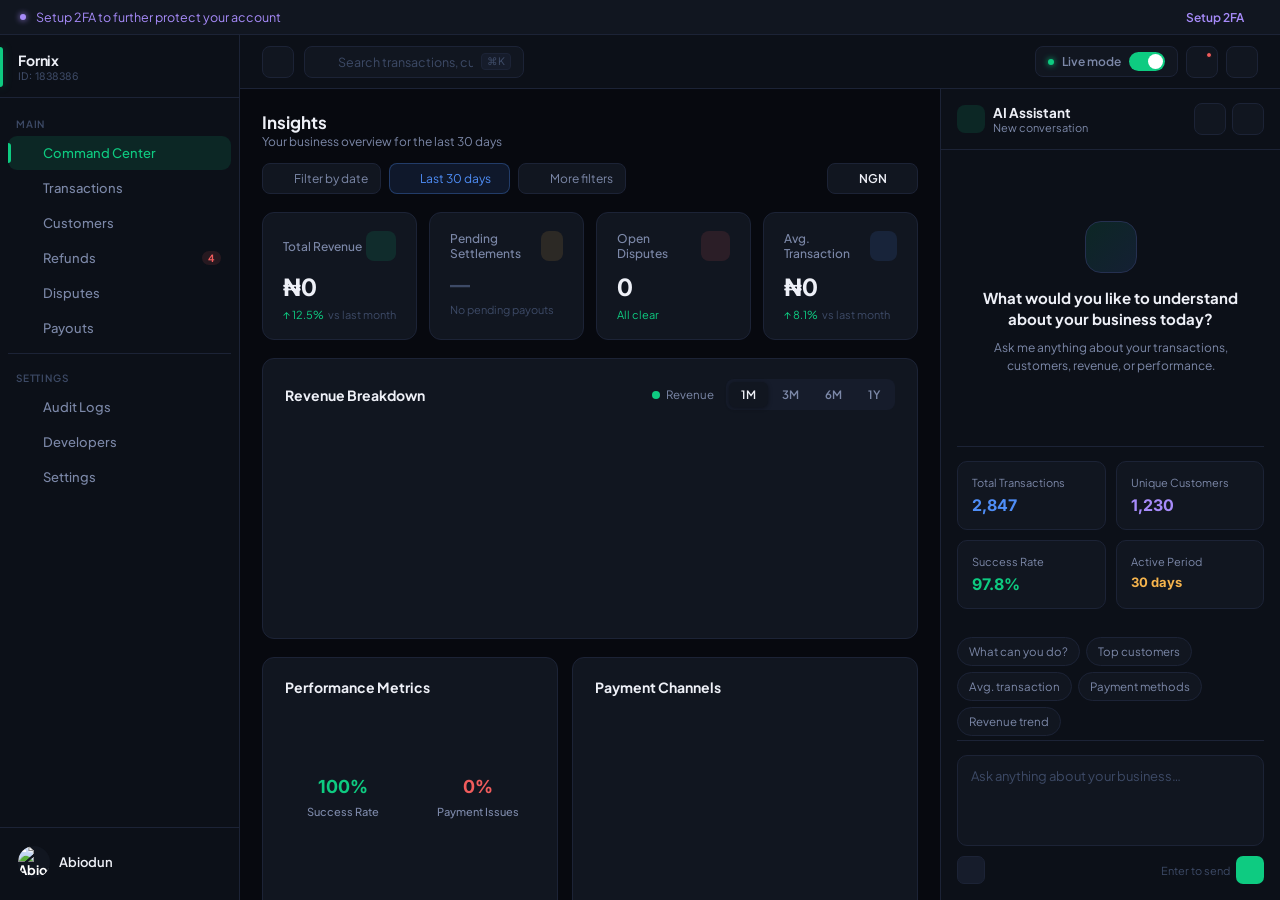
==== commit 5d85cca9: "first commit" ====
--- a/index.html
+++ b/index.html
@@ -294,30 +294,32 @@
             </div>
           </div>
           <div class="rp-top-right">
-            <div class="tb-btn"><i data-lucide="rotate-ccw" style="width:13px;height:13px;"></i></div>
-            <div class="tb-btn"><i data-lucide="square-pen" style="width:13px;height:13px;"></i></div>
+            <div class="tb-btn" id="rpClear"><i data-lucide="rotate-ccw" style="width:13px;height:13px;"></i></div>
+            <div class="tb-btn" id="rpNewChat"><i data-lucide="square-pen" style="width:13px;height:13px;"></i></div>
           </div>
         </div>
 
         <div class="rp-body">
-          <div class="rp-empty">
+          <div class="rp-empty" id="rpEmpty">
             <div class="rp-empty-icon"><i data-lucide="sparkles" style="width:22px;height:22px;"></i></div>
             <div class="rp-empty-title">What would you like to understand about your business today?</div>
             <div class="rp-empty-sub">Ask me anything about your transactions, customers, revenue, or performance.</div>
           </div>
 
+          <div class="rp-msgs" id="rpMsgs"></div>
+
           <div class="quick-row">
             <div class="quick-card">
               <div class="quick-label">Total Transactions</div>
-              <div class="quick-val" style="color:var(--blue);">1</div>
+              <div class="quick-val" style="color:var(--blue);">2,847</div>
             </div>
             <div class="quick-card">
               <div class="quick-label">Unique Customers</div>
-              <div class="quick-val" style="color:var(--purple);">1</div>
+              <div class="quick-val" style="color:var(--purple);">1,230</div>
             </div>
             <div class="quick-card">
               <div class="quick-label">Success Rate</div>
-              <div class="quick-val" style="color:var(--green);">100%</div>
+              <div class="quick-val" style="color:var(--green);">97.8%</div>
             </div>
             <div class="quick-card">
               <div class="quick-label">Active Period</div>
@@ -325,23 +327,23 @@
             </div>
           </div>
 
-          <div class="rp-chips">
-            <button class="chip">What can you do?</button>
-            <button class="chip">Top customers</button>
-            <button class="chip">Avg. transaction</button>
-            <button class="chip">Payment methods</button>
-            <button class="chip">Revenue trend</button>
+          <div class="rp-chips" id="rpChips">
+            <button class="chip" data-ask="what can you do">What can you do?</button>
+            <button class="chip" data-ask="top customers">Top customers</button>
+            <button class="chip" data-ask="avg transaction">Avg. transaction</button>
+            <button class="chip" data-ask="payment methods">Payment methods</button>
+            <button class="chip" data-ask="revenue trend">Revenue trend</button>
           </div>
 
           <div class="rp-input-area">
             <div class="rp-textarea-wrap">
-              <textarea class="rp-textarea" placeholder="Ask anything about your business…"></textarea>
+              <textarea class="rp-textarea" id="rpInput" placeholder="Ask anything about your business…" rows="2"></textarea>
             </div>
             <div class="rp-actions">
               <div class="rp-mic"><i data-lucide="mic" style="width:13px;height:13px;"></i></div>
               <div style="display:flex;align-items:center;gap:6px;">
                 <span style="font-size:11px;color:var(--t3);">Enter to send</span>
-                <div class="rp-send"><i data-lucide="send" style="width:12px;height:12px;"></i></div>
+                <div class="rp-send" id="rpSend"><i data-lucide="send" style="width:12px;height:12px;"></i></div>
               </div>
             </div>
           </div>
--- a/css/style.css
+++ b/css/style.css
@@ -427,6 +427,44 @@
   border-radius: 10px; padding: 14px;
 }
 .quick-label { font-size: 11px; color: var(--t2); margin-bottom: 6px; }
+.quick-val { font-weight: 700; font-size: 15px; font-family: 'Inter', monospace; }
+
+/* ── AI CHAT BUBBLES ── */
+.rp-msgs { flex: 1; display: flex; flex-direction: column; gap: 12px; padding: 16px 0; overflow-y: auto; display: none; }
+.rp-msgs.show { display: flex; }
+.rp-msg { display: flex; gap: 10px; max-width: 90%; animation: fadeUp .25s ease both; }
+.rp-msg.user { align-self: flex-end; flex-direction: row-reverse; }
+.rp-msg-av {
+  width: 28px; height: 28px; border-radius: 8px; overflow: hidden; flex-shrink: 0;
+  background: var(--bg-hover);
+}
+.rp-msg-av img { width: 100%; height: 100%; object-fit: cover; }
+.rp-msg-av.ai {
+  background: var(--green-dim); color: var(--green);
+  display: flex; align-items: center; justify-content: center;
+}
+.rp-msg-bubble {
+  padding: 9px 13px; border-radius: 12px; font-size: 12.5px; line-height: 1.6;
+}
+.rp-msg.user .rp-msg-bubble {
+  background: var(--green); color: #000; border-bottom-right-radius: 4px;
+}
+.rp-msg.ai .rp-msg-bubble {
+  background: var(--bg-card); border: 1px solid var(--border); color: var(--t1); border-bottom-left-radius: 4px;
+}
+.rp-typing {
+  display: flex; align-items: center; gap: 4px; padding: 2px 0;
+}
+.rp-typing span {
+  width: 5px; height: 5px; border-radius: 50%;
+  background: var(--t3); animation: rpBounce 1.2s infinite;
+}
+.rp-typing span:nth-child(2) { animation-delay: .2s; }
+.rp-typing span:nth-child(3) { animation-delay: .4s; }
+@keyframes rpBounce {
+  0%,60%,100% { transform: translateY(0); }
+  30% { transform: translateY(-4px); background: var(--green); }
+}
 .quick-val { font-family: 'Inter', sans-serif; font-size: 16px; font-weight: 700; }
 
 /* ANIMATIONS */
